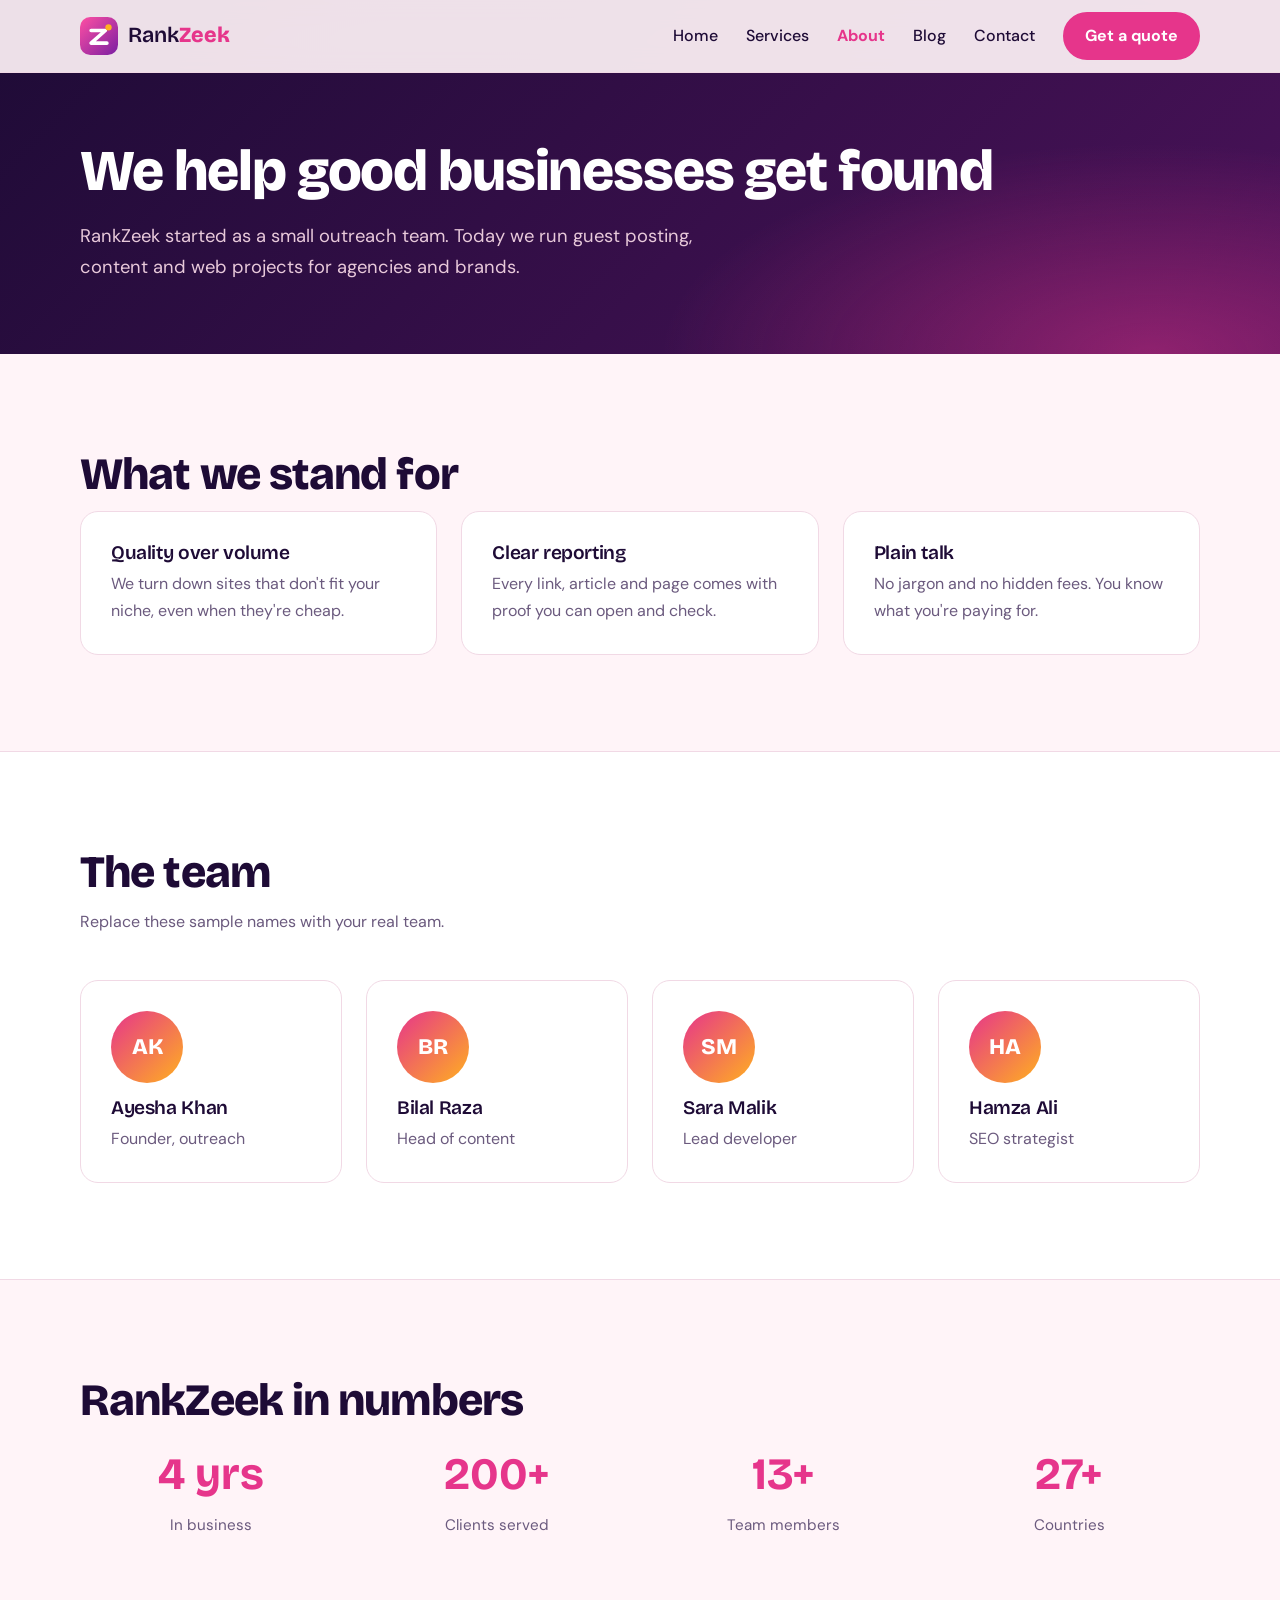
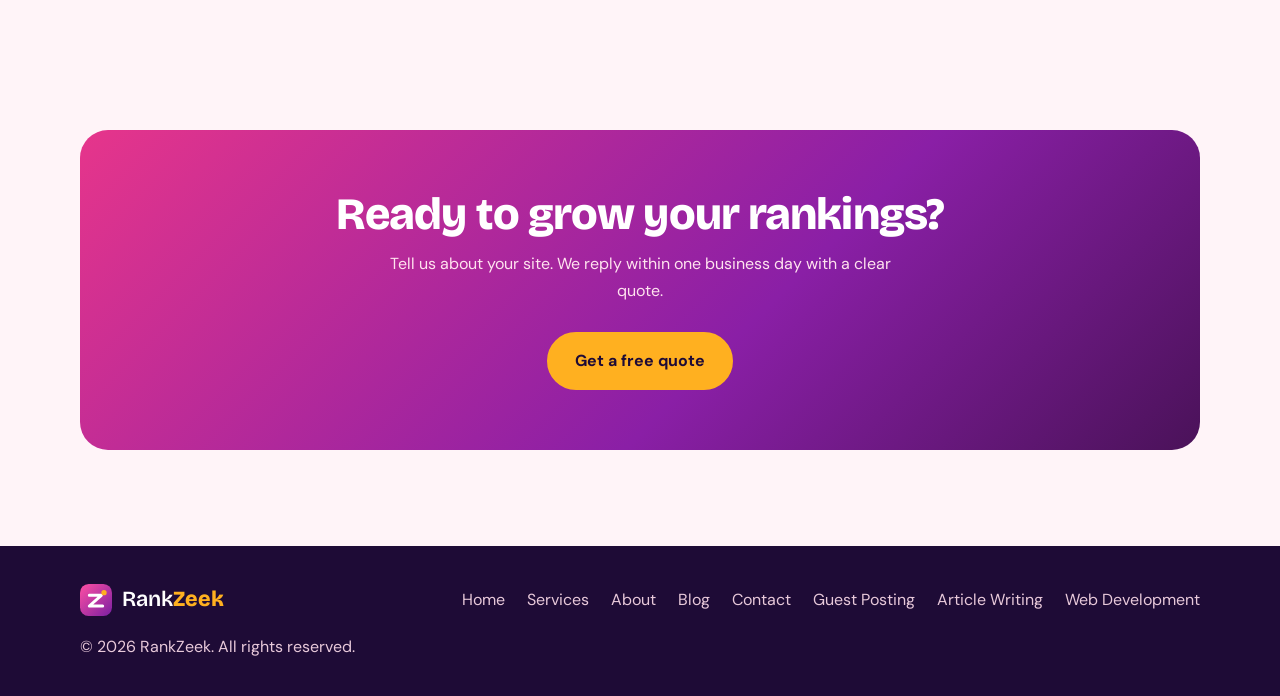
==== about.html @ 1b19c14f "feature: add rankzeek bootstrap files" ====
<!DOCTYPE html>
<html lang="en"><head><meta charset="UTF-8"><meta name="viewport" content="width=device-width, initial-scale=1">
<title>About Us | RankZeek</title><meta name="description" content="RankZeek is a team of writers, outreach specialists and developers focused on organic growth.">
<link rel="icon" href="logo.svg" type="image/svg+xml">
<link rel="preconnect" href="https://fonts.googleapis.com"><link rel="preconnect" href="https://fonts.gstatic.com" crossorigin>
<link href="https://fonts.googleapis.com/css2?family=Bricolage+Grotesque:opsz,wght@12..96,600;12..96,800&family=DM+Sans:wght@400;500;700&display=swap" rel="stylesheet">
<link rel="stylesheet" href="style.css"></head><body>
<header class="nav" id="nav"><div class="wrap nav-in">
<a class="brand" href="index.html" aria-label="RankZeek home"><img src="logo.svg" alt="" width="38" height="38"><span>Rank<b>Zeek</b></span></a>
<button class="burger" id="burger" aria-label="Open menu" aria-expanded="false" aria-controls="menu"><i></i><i></i><i></i></button>
<nav id="menu" class="menu"><a href="index.html">Home</a><a href="services.html">Services</a><a href="about.html" class="active">About</a><a href="blog.html">Blog</a><a href="contact.html">Contact</a><a class="btn btn-sm" href="contact.html">Get a quote</a></nav></div></header>
<main id="top"><section class="phero"><div class="wrap narrow-l"><h1>We help good businesses get found</h1><p class="lead">RankZeek started as a small outreach team. Today we run guest posting, content and web projects for agencies and brands.</p></div></section><section class="sec"><div class="wrap"><h2 class="reveal">What we stand for</h2><div class="grid3"><article class="card reveal"><h3>Quality over volume</h3><p>We turn down sites that don't fit your niche, even when they're cheap.</p></article><article class="card reveal"><h3>Clear reporting</h3><p>Every link, article and page comes with proof you can open and check.</p></article><article class="card reveal"><h3>Plain talk</h3><p>No jargon and no hidden fees. You know what you're paying for.</p></article></div></div></section><section class="sec alt"><div class="wrap"><h2 class="reveal">The team</h2><p class="sub reveal">Replace these sample names with your real team.</p><div class="grid4"><article class="card reveal"><div class="avatar">AK</div><h3>Ayesha Khan</h3><p>Founder, outreach</p></article><article class="card reveal"><div class="avatar">BR</div><h3>Bilal Raza</h3><p>Head of content</p></article><article class="card reveal"><div class="avatar">SM</div><h3>Sara Malik</h3><p>Lead developer</p></article><article class="card reveal"><div class="avatar">HA</div><h3>Hamza Ali</h3><p>SEO strategist</p></article></div></div></section><section class="sec"><div class="wrap"><h2 class="reveal">RankZeek in numbers</h2><div class="stats" style="color:var(--ink)"><div><strong data-count="6" data-suffix=" yrs" style="color:var(--indigo)">0</strong><span style="color:var(--mute)">In business</span></div><div><strong data-count="300" data-suffix="+" style="color:var(--indigo)">0</strong><span style="color:var(--mute)">Clients served</span></div><div><strong data-count="20" data-suffix="+" style="color:var(--indigo)">0</strong><span style="color:var(--mute)">Team members</span></div><div><strong data-count="40" data-suffix="+" style="color:var(--indigo)">0</strong><span style="color:var(--mute)">Countries</span></div></div></div></section><section class="sec"><div class="wrap"><div class="cta reveal"><h2>Ready to grow your rankings?</h2><p>Tell us about your site. We reply within one business day with a clear quote.</p><a class="btn" href="contact.html">Get a free quote</a></div></div></section></main>
<footer class="foot"><div class="wrap foot-in"><a class="brand" href="index.html"><img src="logo.svg" alt="" width="32" height="32"><span>Rank<b>Zeek</b></span></a>
<nav class="flinks"><a href="index.html">Home</a><a href="services.html">Services</a><a href="about.html">About</a><a href="blog.html">Blog</a><a href="contact.html">Contact</a><a href="guest-posting.html">Guest Posting</a><a href="article-writing.html">Article Writing</a><a href="web-development.html">Web Development</a></nav><p>© <span id="yr"></span> RankZeek. All rights reserved.</p></div></footer>
<script src="script.js"></script></body></html>
---- style.css ----
:root{--ink:#1E0B36;--mute:#6B5A7E;--paper:#FFF4F8;--white:#fff;--indigo:#E6358B;--indigo-d:#B81F6B;--sun:#FFB020;--line:#F1D9E5;--r:18px;--ease:cubic-bezier(.22,.8,.3,1)}
*{box-sizing:border-box;margin:0;padding:0}
html{scroll-behavior:smooth;scroll-padding-top:80px}
body{font-family:'DM Sans',system-ui,sans-serif;color:var(--ink);background:var(--paper);line-height:1.65;-webkit-font-smoothing:antialiased;overflow-x:hidden}
img,svg{max-width:100%;display:block}
a{color:inherit;text-decoration:none}
ul{list-style:none}
:focus-visible{outline:3px solid var(--sun);outline-offset:3px;border-radius:6px}
.wrap{width:min(1120px,100% - 40px);margin-inline:auto}
.narrow{width:min(760px,100% - 40px)}
h1,h2,h3{font-family:'Bricolage Grotesque',sans-serif;line-height:1.1;letter-spacing:-.02em}
h1{font-size:clamp(2.4rem,6vw,4.4rem);font-weight:800}
h2{font-size:clamp(1.8rem,4vw,2.8rem);font-weight:800;margin-bottom:12px}
h3{font-size:1.2rem;font-weight:600;margin-bottom:8px}

/* nav */
.nav{position:fixed;inset:0 0 auto;z-index:50;transition:background .3s,box-shadow .3s}
.nav.scrolled{background:rgba(255,244,248,.9);backdrop-filter:blur(12px);box-shadow:0 1px 0 var(--line)}
.nav-in{display:flex;align-items:center;justify-content:space-between;height:72px}
.brand{display:flex;align-items:center;gap:10px;font-family:'Bricolage Grotesque',sans-serif;font-weight:600;font-size:1.35rem}
.brand b{color:var(--indigo);font-weight:800}
.menu{display:flex;align-items:center;gap:28px;font-weight:500}
.menu a:not(.btn){position:relative}
.menu a:not(.btn)::after{content:"";position:absolute;left:0;bottom:-4px;height:2px;width:100%;background:var(--indigo);transform:scaleX(0);transform-origin:left;transition:transform .3s var(--ease)}
.menu a:not(.btn):hover::after{transform:scaleX(1)}
.burger{display:none;width:44px;height:44px;background:none;border:0;cursor:pointer;flex-direction:column;justify-content:center;align-items:center;gap:6px}
.burger i{width:24px;height:2.5px;background:var(--ink);border-radius:2px;transition:transform .3s var(--ease),opacity .2s}
.burger[aria-expanded=true] i:nth-child(1){transform:translateY(8.5px) rotate(45deg)}
.burger[aria-expanded=true] i:nth-child(2){opacity:0}
.burger[aria-expanded=true] i:nth-child(3){transform:translateY(-8.5px) rotate(-45deg)}

/* buttons */
.btn{display:inline-block;padding:14px 26px;border-radius:999px;background:var(--indigo);color:#fff;font-weight:700;border:2px solid var(--indigo);cursor:pointer;font:inherit;font-weight:700;transition:transform .25s var(--ease),background .25s,box-shadow .25s,color .25s}
.btn:hover{transform:translateY(-3px);background:var(--indigo-d);border-color:var(--indigo-d);box-shadow:0 12px 24px -8px rgba(230,53,139,.55)}
.btn-ghost{background:transparent;color:var(--indigo)}
.btn-ghost:hover{color:#fff}
.btn-sm{padding:9px 20px}

/* hero */
.hero{padding:140px 0 80px;background:radial-gradient(900px 500px at 85% 0,#FFD3E6 0,transparent 60%)}
.hero-grid{display:grid;grid-template-columns:1.1fr .9fr;gap:56px;align-items:center}
.hero-copy>*{animation:rise .8s var(--ease) both}
.hero-copy>:nth-child(2){animation-delay:.1s}.hero-copy>:nth-child(3){animation-delay:.2s}.hero-copy>:nth-child(4){animation-delay:.3s}
@keyframes rise{from{opacity:0;transform:translateY(24px)}}
.lead{font-size:1.15rem;color:var(--mute);margin:22px 0 30px;max-width:52ch}
.cta-row{display:flex;flex-wrap:wrap;gap:14px}
.trust{display:flex;flex-wrap:wrap;gap:8px 22px;margin-top:30px;color:var(--mute);font-size:.95rem}
.trust li::before{content:"✓";color:var(--indigo);font-weight:700;margin-right:8px}
.chart-card{position:relative;background:var(--white);border:1px solid var(--line);border-radius:24px;padding:24px;box-shadow:0 30px 60px -30px rgba(184,31,107,.35);animation:rise .9s .25s var(--ease) both}
.chart-head{display:flex;justify-content:space-between;align-items:center;font-weight:500;color:var(--mute);margin-bottom:10px}
.chart-head em{font-style:normal;font-weight:800;color:#0E9F6E;background:#DDF7EC;padding:2px 12px;border-radius:99px}
.grid path{stroke:var(--line);stroke-width:1;fill:none}
.line{fill:none;stroke:var(--indigo);stroke-width:5;stroke-linecap:round;stroke-dasharray:700;stroke-dashoffset:700;animation:draw 2.2s .7s var(--ease) forwards}
.area{fill:url(#none);fill:rgba(230,53,139,.1);opacity:0;animation:fade 1s 2s forwards}
.dot{fill:var(--sun);stroke:var(--ink);stroke-width:3;opacity:0;animation:pop .5s 2.7s var(--ease) forwards;transform-origin:380px 28px}
.badge{position:absolute;top:50px;right:30px;background:var(--ink);color:var(--sun);font-family:'Bricolage Grotesque',sans-serif;font-weight:800;padding:4px 14px;border-radius:12px;opacity:0;animation:pop .5s 2.8s var(--ease) forwards}
.chart-foot{display:flex;justify-content:space-between;color:var(--mute);font-size:.85rem}
@keyframes draw{to{stroke-dashoffset:0}}
@keyframes fade{to{opacity:1}}
@keyframes pop{from{transform:scale(.3)}to{opacity:1;transform:scale(1)}}

/* stats */
.band{background:var(--ink);color:#fff;padding:44px 0}
.stats{display:grid;grid-template-columns:repeat(4,1fr);gap:24px;text-align:center}
.stats strong{display:block;font-family:'Bricolage Grotesque',sans-serif;font-size:clamp(1.9rem,4vw,2.8rem);color:var(--sun)}
.stats span{color:#E8C9DA;font-size:.95rem}

/* sections */
.sec{padding:96px 0}
.alt{background:var(--white);border-block:1px solid var(--line)}
.sub{color:var(--mute);max-width:56ch;margin-bottom:44px}
.grid3{display:grid;grid-template-columns:repeat(3,1fr);gap:24px}
.card{background:var(--white);border:1px solid var(--line);border-radius:var(--r);padding:30px;transition:transform .35s var(--ease),box-shadow .35s,border-color .35s}
.card:hover{transform:translateY(-6px);box-shadow:0 24px 40px -24px rgba(184,31,107,.4);border-color:#F5A8CC}
.card>svg{width:46px;height:46px;padding:10px;border-radius:14px;background:#FFE3EF;stroke:var(--indigo);fill:none;stroke-width:2;stroke-linecap:round;stroke-linejoin:round;margin-bottom:18px}
.card p{color:var(--mute)}
.steps{display:grid;grid-template-columns:repeat(4,1fr);gap:24px;margin-top:40px;counter-reset:s;position:relative}
.steps li{position:relative}
.steps li:not(:last-child)::after{content:"";position:absolute;top:22px;left:56px;right:-16px;height:2px;background:repeating-linear-gradient(90deg,var(--line) 0 8px,transparent 8px 16px)}
.steps span{display:grid;place-items:center;width:46px;height:46px;border-radius:50%;background:var(--indigo);color:#fff;font-weight:800;margin-bottom:16px}
.steps p{color:var(--mute)}
.price .card{display:flex;flex-direction:column;position:relative}
.price ul{margin:20px 0 28px;flex:1}
.price li{padding:6px 0 6px 26px;position:relative;color:var(--mute)}
.price li::before{content:"✓";position:absolute;left:0;color:var(--indigo);font-weight:700}
.amt{font-family:'Bricolage Grotesque',sans-serif;font-size:3rem;font-weight:800}
.amt small{font-size:1rem;color:var(--mute);font-weight:400;margin-left:4px}
.hot{border:2px solid var(--indigo);box-shadow:0 24px 50px -26px rgba(230,53,139,.6)}
.tag{position:absolute;top:-14px;right:24px;background:var(--sun);font-weight:700;font-size:.8rem;padding:4px 14px;border-radius:99px}

/* faq */
details{background:var(--paper);border:1px solid var(--line);border-radius:14px;margin-bottom:12px;overflow:hidden;transition:border-color .3s}
details[open]{border-color:var(--indigo)}
summary{cursor:pointer;padding:20px 24px;font-weight:700;list-style:none;display:flex;justify-content:space-between;gap:16px}
summary::-webkit-details-marker{display:none}
summary::after{content:"+";font-size:1.5rem;line-height:1;color:var(--indigo);transition:transform .3s var(--ease)}
details[open] summary::after{transform:rotate(45deg)}
details p{padding:0 24px 22px;color:var(--mute);animation:fade .4s}

/* contact */
.contact{display:grid;grid-template-columns:1fr 1fr;gap:56px;align-items:start}
.mail{font-weight:700;color:var(--indigo);font-size:1.15rem}
.form{background:var(--white);border:1px solid var(--line);border-radius:24px;padding:32px;display:grid;gap:16px}
label{display:grid;gap:6px;font-weight:500;font-size:.95rem}
input,select,textarea{font:inherit;padding:13px 14px;border:1.5px solid var(--line);border-radius:12px;background:var(--paper);color:var(--ink);width:100%;transition:border-color .25s,box-shadow .25s}
input:focus,select:focus,textarea:focus{outline:0;border-color:var(--indigo);box-shadow:0 0 0 4px rgba(230,53,139,.15)}
input.bad{border-color:#E0334C}
.note{min-height:1.4em;font-weight:500;color:#0E9F6E}
.note.err{color:#E0334C}
.foot{background:var(--ink);color:#E8C9DA;padding:36px 0}
.foot .brand{color:#fff}.foot .brand b{color:var(--sun)}
.foot-in{display:flex;flex-wrap:wrap;gap:16px;justify-content:space-between;align-items:center}

/* reveal */
.reveal{opacity:0;transform:translateY(22px);transition:opacity .7s var(--ease),transform .7s var(--ease)}
.reveal.in{opacity:1;transform:none}

/* responsive */
@media(max-width:900px){
  .hero{padding-top:110px}
  .hero-grid,.contact{grid-template-columns:1fr;gap:40px}
  .grid3{grid-template-columns:1fr}
  .steps{grid-template-columns:1fr 1fr}
  .steps li::after{display:none}
  .stats{grid-template-columns:1fr 1fr}
  .sec{padding:72px 0}
  .burger{display:flex}
  .menu{position:fixed;inset:72px 0 auto;flex-direction:column;align-items:stretch;gap:0;background:var(--paper);padding:8px 20px 24px;border-bottom:1px solid var(--line);transform:translateY(-12px);opacity:0;visibility:hidden;transition:.3s var(--ease)}
  .menu.open{transform:none;opacity:1;visibility:visible}
  .menu a{padding:14px 4px;border-bottom:1px solid var(--line)}
  .menu .btn{margin-top:16px;text-align:center;border-bottom:2px solid var(--indigo)}
}
@media(max-width:520px){.steps{grid-template-columns:1fr}.form{padding:22px}.btn{width:100%;text-align:center}.btn-sm{width:auto}}
@media(prefers-reduced-motion:reduce){*,*::before,*::after{animation-duration:.01ms!important;animation-delay:0s!important;transition-duration:.01ms!important;scroll-behavior:auto!important}.line{stroke-dashoffset:0}.reveal{opacity:1;transform:none}}

/* multi-page additions */
.nav{background:rgba(255,244,248,.92);backdrop-filter:blur(12px);box-shadow:0 1px 0 var(--line)}
.menu a.active:not(.btn){color:var(--indigo);font-weight:700}
.phero{padding:140px 0 72px;background:radial-gradient(700px 300px at 90% 100%,rgba(230,53,139,.45),transparent 70%),linear-gradient(135deg,#1E0B36,#4A1259);color:#fff}
.phero h1{font-size:clamp(2.2rem,5vw,3.6rem)}
.phero .lead{color:#E8C9DA;margin:18px 0 0}
.phero>.wrap>*{animation:rise .8s var(--ease) both}
.grid4{display:grid;grid-template-columns:repeat(4,1fr);gap:24px}
.grid2{display:grid;grid-template-columns:1fr 1fr;gap:24px}
a.card{display:block}
.link{color:var(--indigo);font-weight:700;display:inline-block;margin-top:14px}
.avatar{width:72px;height:72px;border-radius:50%;background:linear-gradient(135deg,var(--indigo),var(--sun));color:#fff;display:grid;place-items:center;font:800 1.4rem 'Bricolage Grotesque',sans-serif;margin-bottom:14px}
.cta{background:linear-gradient(135deg,var(--indigo),#8A1FA6 60%,#4A1259);color:#fff;border-radius:28px;padding:60px 28px;text-align:center}
.cta p{color:#FFE3EF;max-width:50ch;margin:12px auto 28px}
.cta .btn{background:var(--sun);color:var(--ink);border-color:var(--sun)}
.pill{display:inline-block;background:#FFE3EF;color:var(--indigo-d);font-weight:700;font-size:.8rem;padding:3px 12px;border-radius:99px;margin-bottom:12px}
.meta{color:var(--mute);font-size:.95rem;margin-top:14px}
.article{padding-top:56px}
.article h2{font-size:1.7rem;margin:36px 0 10px}
.article p{margin-bottom:16px;color:#3B2A4F;font-size:1.08rem}
.article ul{margin:0 0 16px 22px;list-style:disc;color:#3B2A4F}
.flinks{display:flex;flex-wrap:wrap;gap:8px 22px}
.flinks a:hover{color:var(--sun)}
.info{display:grid;gap:18px;margin-top:20px}
.info b{display:block}
@media(max-width:900px){.grid4{grid-template-columns:1fr 1fr}.grid2{grid-template-columns:1fr}.phero{padding-top:110px}}
@media(max-width:520px){.grid4{grid-template-columns:1fr}}
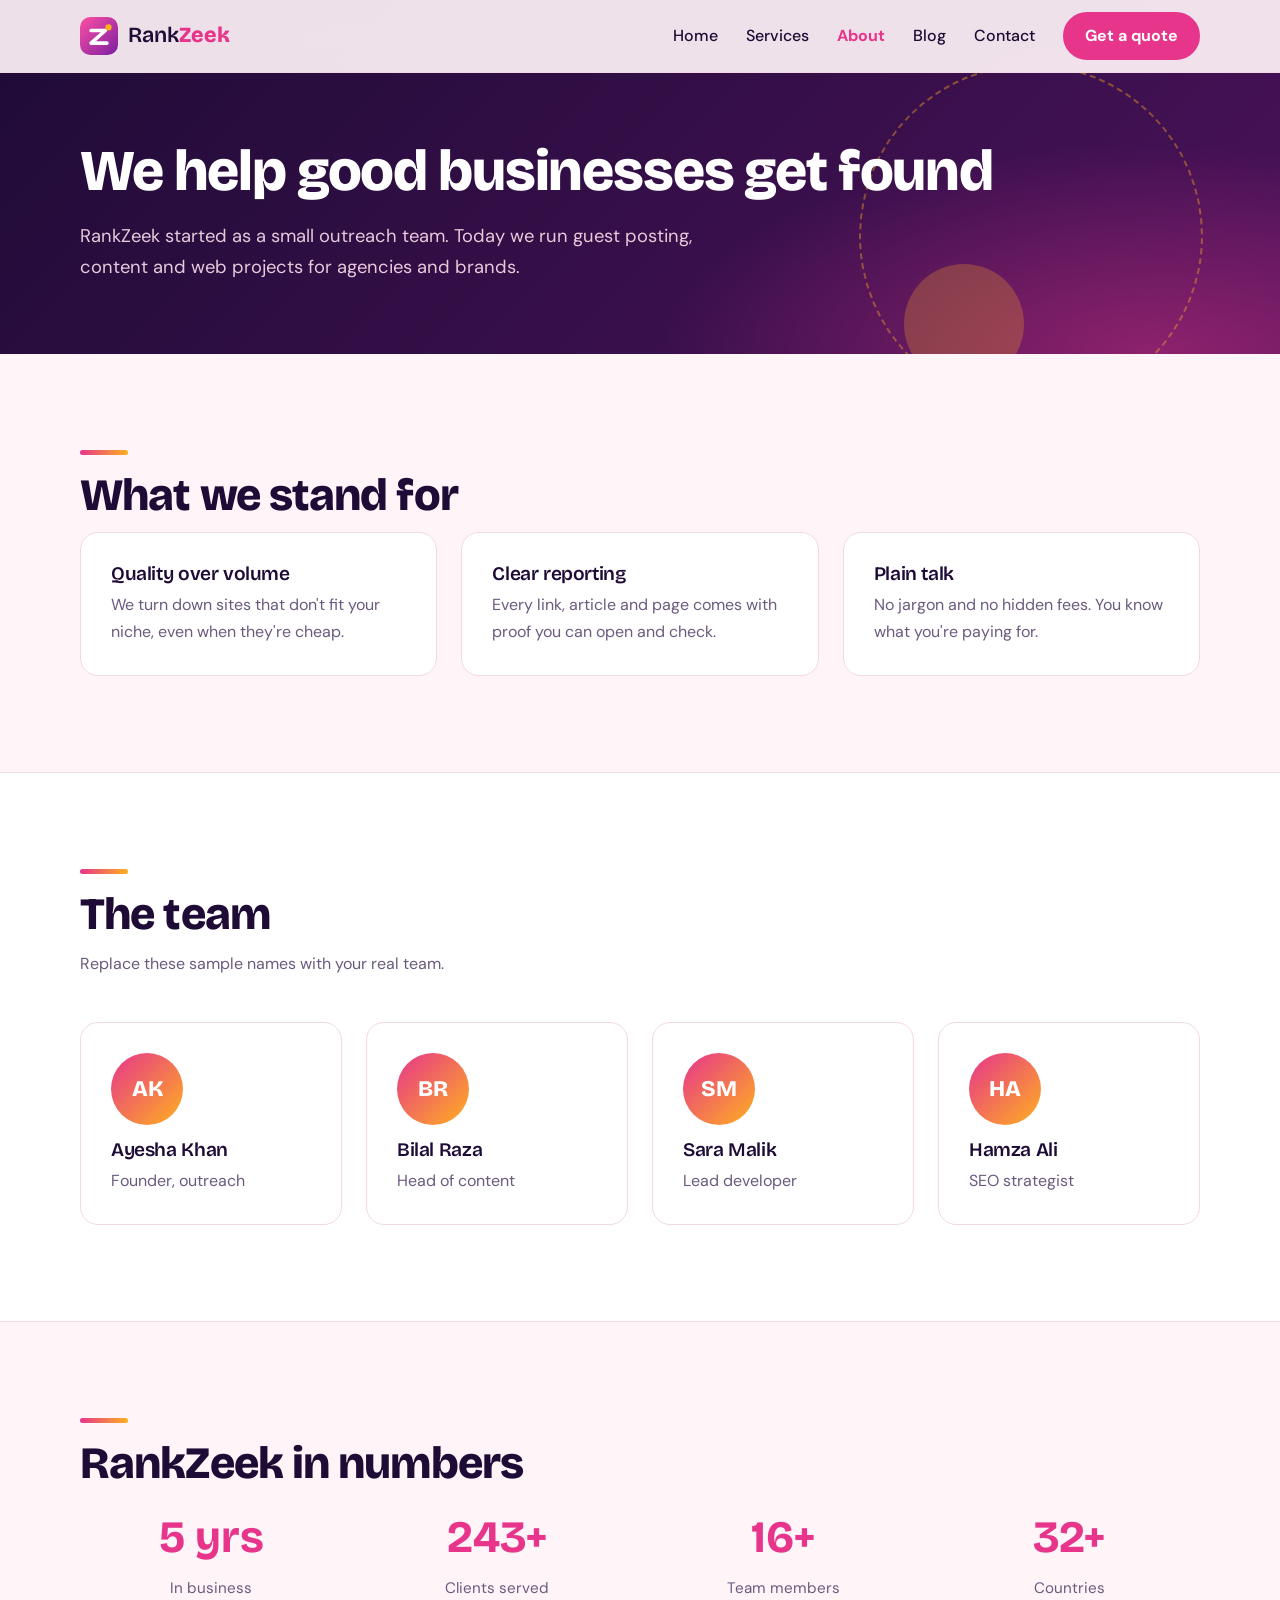
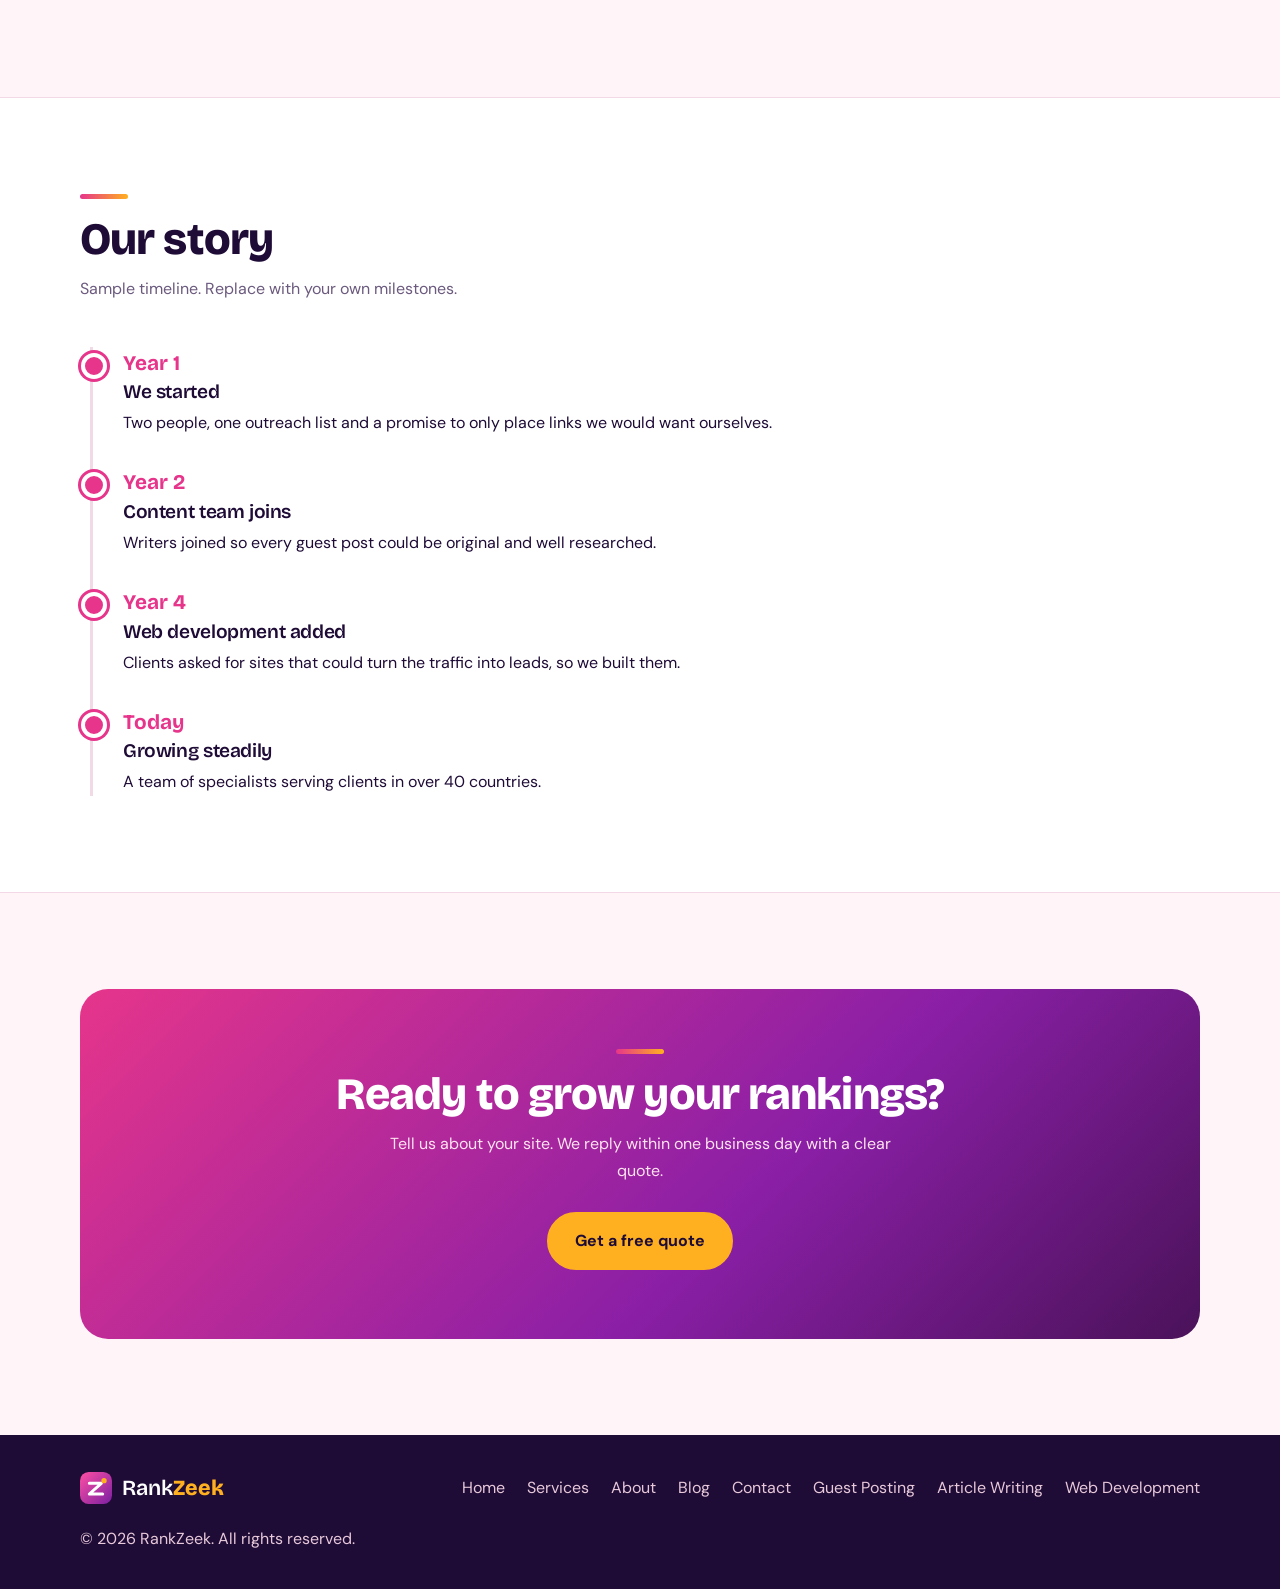
==== commit 452bec24: "chore: improve design and animations" ====
--- a/about.html
+++ b/about.html
@@ -5,11 +5,11 @@
 <link rel="preconnect" href="https://fonts.googleapis.com"><link rel="preconnect" href="https://fonts.gstatic.com" crossorigin>
 <link href="https://fonts.googleapis.com/css2?family=Bricolage+Grotesque:opsz,wght@12..96,600;12..96,800&family=DM+Sans:wght@400;500;700&display=swap" rel="stylesheet">
 <link rel="stylesheet" href="style.css"></head><body>
-<header class="nav" id="nav"><div class="wrap nav-in">
+<div class="progress" id="progress"></div><header class="nav" id="nav"><div class="wrap nav-in">
 <a class="brand" href="index.html" aria-label="RankZeek home"><img src="logo.svg" alt="" width="38" height="38"><span>Rank<b>Zeek</b></span></a>
 <button class="burger" id="burger" aria-label="Open menu" aria-expanded="false" aria-controls="menu"><i></i><i></i><i></i></button>
 <nav id="menu" class="menu"><a href="index.html">Home</a><a href="services.html">Services</a><a href="about.html" class="active">About</a><a href="blog.html">Blog</a><a href="contact.html">Contact</a><a class="btn btn-sm" href="contact.html">Get a quote</a></nav></div></header>
-<main id="top"><section class="phero"><div class="wrap narrow-l"><h1>We help good businesses get found</h1><p class="lead">RankZeek started as a small outreach team. Today we run guest posting, content and web projects for agencies and brands.</p></div></section><section class="sec"><div class="wrap"><h2 class="reveal">What we stand for</h2><div class="grid3"><article class="card reveal"><h3>Quality over volume</h3><p>We turn down sites that don't fit your niche, even when they're cheap.</p></article><article class="card reveal"><h3>Clear reporting</h3><p>Every link, article and page comes with proof you can open and check.</p></article><article class="card reveal"><h3>Plain talk</h3><p>No jargon and no hidden fees. You know what you're paying for.</p></article></div></div></section><section class="sec alt"><div class="wrap"><h2 class="reveal">The team</h2><p class="sub reveal">Replace these sample names with your real team.</p><div class="grid4"><article class="card reveal"><div class="avatar">AK</div><h3>Ayesha Khan</h3><p>Founder, outreach</p></article><article class="card reveal"><div class="avatar">BR</div><h3>Bilal Raza</h3><p>Head of content</p></article><article class="card reveal"><div class="avatar">SM</div><h3>Sara Malik</h3><p>Lead developer</p></article><article class="card reveal"><div class="avatar">HA</div><h3>Hamza Ali</h3><p>SEO strategist</p></article></div></div></section><section class="sec"><div class="wrap"><h2 class="reveal">RankZeek in numbers</h2><div class="stats" style="color:var(--ink)"><div><strong data-count="6" data-suffix=" yrs" style="color:var(--indigo)">0</strong><span style="color:var(--mute)">In business</span></div><div><strong data-count="300" data-suffix="+" style="color:var(--indigo)">0</strong><span style="color:var(--mute)">Clients served</span></div><div><strong data-count="20" data-suffix="+" style="color:var(--indigo)">0</strong><span style="color:var(--mute)">Team members</span></div><div><strong data-count="40" data-suffix="+" style="color:var(--indigo)">0</strong><span style="color:var(--mute)">Countries</span></div></div></div></section><section class="sec"><div class="wrap"><div class="cta reveal"><h2>Ready to grow your rankings?</h2><p>Tell us about your site. We reply within one business day with a clear quote.</p><a class="btn" href="contact.html">Get a free quote</a></div></div></section></main>
+<main id="top"><section class="phero"><div class="wrap narrow-l"><h1>We help good businesses get found</h1><p class="lead">RankZeek started as a small outreach team. Today we run guest posting, content and web projects for agencies and brands.</p></div></section><section class="sec"><div class="wrap"><h2 class="reveal">What we stand for</h2><div class="grid3"><article class="card reveal"><h3>Quality over volume</h3><p>We turn down sites that don't fit your niche, even when they're cheap.</p></article><article class="card reveal"><h3>Clear reporting</h3><p>Every link, article and page comes with proof you can open and check.</p></article><article class="card reveal"><h3>Plain talk</h3><p>No jargon and no hidden fees. You know what you're paying for.</p></article></div></div></section><section class="sec alt"><div class="wrap"><h2 class="reveal">The team</h2><p class="sub reveal">Replace these sample names with your real team.</p><div class="grid4"><article class="card reveal"><div class="avatar">AK</div><h3>Ayesha Khan</h3><p>Founder, outreach</p></article><article class="card reveal"><div class="avatar">BR</div><h3>Bilal Raza</h3><p>Head of content</p></article><article class="card reveal"><div class="avatar">SM</div><h3>Sara Malik</h3><p>Lead developer</p></article><article class="card reveal"><div class="avatar">HA</div><h3>Hamza Ali</h3><p>SEO strategist</p></article></div></div></section><section class="sec"><div class="wrap"><h2 class="reveal">RankZeek in numbers</h2><div class="stats" style="color:var(--ink)"><div><strong data-count="6" data-suffix=" yrs" style="color:var(--indigo)">0</strong><span style="color:var(--mute)">In business</span></div><div><strong data-count="300" data-suffix="+" style="color:var(--indigo)">0</strong><span style="color:var(--mute)">Clients served</span></div><div><strong data-count="20" data-suffix="+" style="color:var(--indigo)">0</strong><span style="color:var(--mute)">Team members</span></div><div><strong data-count="40" data-suffix="+" style="color:var(--indigo)">0</strong><span style="color:var(--mute)">Countries</span></div></div></div></section><section class="sec alt"><div class="wrap"><h2 class="reveal">Our story</h2><p class="sub reveal">Sample timeline. Replace with your own milestones.</p><ol class="tl"><li class="reveal"><b>Year 1</b><h3>We started</h3><p>Two people, one outreach list and a promise to only place links we would want ourselves.</p></li><li class="reveal"><b>Year 2</b><h3>Content team joins</h3><p>Writers joined so every guest post could be original and well researched.</p></li><li class="reveal"><b>Year 4</b><h3>Web development added</h3><p>Clients asked for sites that could turn the traffic into leads, so we built them.</p></li><li class="reveal"><b>Today</b><h3>Growing steadily</h3><p>A team of specialists serving clients in over 40 countries.</p></li></ol></div></section><section class="sec"><div class="wrap"><div class="cta reveal"><h2>Ready to grow your rankings?</h2><p>Tell us about your site. We reply within one business day with a clear quote.</p><a class="btn" href="contact.html">Get a free quote</a></div></div></section></main>
 <footer class="foot"><div class="wrap foot-in"><a class="brand" href="index.html"><img src="logo.svg" alt="" width="32" height="32"><span>Rank<b>Zeek</b></span></a>
 <nav class="flinks"><a href="index.html">Home</a><a href="services.html">Services</a><a href="about.html">About</a><a href="blog.html">Blog</a><a href="contact.html">Contact</a><a href="guest-posting.html">Guest Posting</a><a href="article-writing.html">Article Writing</a><a href="web-development.html">Web Development</a></nav><p>© <span id="yr"></span> RankZeek. All rights reserved.</p></div></footer>
-<script src="script.js"></script></body></html>+<button class="totop" id="totop" aria-label="Back to top">&#8593;</button><script src="script.js"></script></body></html>
--- a/style.css
+++ b/style.css
@@ -160,3 +160,65 @@
 .info b{display:block}
 @media(max-width:900px){.grid4{grid-template-columns:1fr 1fr}.grid2{grid-template-columns:1fr}.phero{padding-top:110px}}
 @media(max-width:520px){.grid4{grid-template-columns:1fr}}
+
+/* v3 polish */
+body{animation:pg .6s ease}@keyframes pg{from{opacity:0}}
+.progress{position:fixed;top:0;left:0;height:3px;width:0;background:linear-gradient(90deg,var(--indigo),var(--sun));z-index:60}
+.sec h2::before{content:"";display:block;width:48px;height:5px;border-radius:5px;background:linear-gradient(90deg,var(--indigo),var(--sun));margin-bottom:16px}
+.cta h2::before,.band h2::before{margin-inline:auto}
+.btn{position:relative;overflow:hidden}
+.btn::after{content:"";position:absolute;top:0;left:-120%;width:60%;height:100%;background:linear-gradient(100deg,transparent,rgba(255,255,255,.5),transparent);transform:skewX(-20deg);transition:left .6s}
+.btn:hover::after{left:140%}
+.hero{position:relative;overflow:hidden}
+.hero::before,.hero::after{content:"";position:absolute;border-radius:50%;filter:blur(70px);animation:drift 14s ease-in-out infinite alternate;pointer-events:none}
+.hero::before{width:360px;height:360px;background:var(--sun);left:-120px;top:40%;opacity:.25}
+.hero::after{width:420px;height:420px;background:var(--indigo);right:-140px;top:-80px;opacity:.2;animation-delay:-6s}
+@keyframes drift{to{transform:translate(60px,40px) scale(1.15)}}
+.hero-grid{position:relative;z-index:1}
+.chart-card{transition:transform .25s ease}
+.chip{position:absolute;background:#fff;border:1px solid var(--line);border-radius:14px;padding:8px 14px;font-weight:700;font-size:.85rem;box-shadow:0 14px 30px -14px rgba(184,31,107,.55);animation:float 5s ease-in-out infinite}
+.chip.c1{left:-28px;bottom:70px}.chip.c2{right:-16px;bottom:-18px;animation-delay:-2.5s}
+@keyframes float{50%{transform:translateY(-10px)}}
+.phero{position:relative;overflow:hidden}
+.phero::before{content:"";position:absolute;width:340px;height:340px;border-radius:50%;border:2px dashed rgba(255,176,32,.4);right:6%;top:18%;animation:spin 28s linear infinite}
+.phero::after{content:"";position:absolute;width:120px;height:120px;border-radius:50%;background:var(--sun);opacity:.25;right:20%;bottom:-30px;animation:float 6s ease-in-out infinite}
+@keyframes spin{to{transform:rotate(360deg)}}
+.phero .wrap{position:relative;z-index:1}
+.marq{overflow:hidden;padding:20px 0;background:var(--white);border-bottom:1px solid var(--line)}
+.track{display:flex;gap:14px;width:max-content;animation:scroll 36s linear infinite}
+.marq:hover .track{animation-play-state:paused}
+.track span,.chips span{padding:8px 22px;border:1px solid var(--line);border-radius:99px;font-weight:700;color:var(--indigo-d);background:var(--paper);white-space:nowrap}
+@keyframes scroll{to{transform:translateX(calc(-50% - 7px))}}
+.chips{display:flex;flex-wrap:wrap;gap:12px}
+.chips span{font-size:1.05rem;padding:12px 26px;transition:transform .3s var(--ease),background .3s,color .3s}
+.chips span:hover{transform:translateY(-4px);background:var(--indigo);color:#fff}
+.card::before{content:"";position:absolute;inset:0;border-radius:inherit;background:radial-gradient(260px circle at var(--mx,50%) var(--my,0%),rgba(230,53,139,.13),transparent 70%);opacity:0;transition:opacity .3s;pointer-events:none}
+.card:hover::before{opacity:1}
+.card{position:relative}
+.tbl{overflow-x:auto;border:1px solid var(--line);border-radius:var(--r);background:#fff;box-shadow:0 24px 50px -34px rgba(184,31,107,.5)}
+table{width:100%;border-collapse:collapse;min-width:560px}
+th,td{padding:16px 22px;text-align:left;border-bottom:1px solid var(--line)}
+th{font-family:'Bricolage Grotesque',sans-serif;background:#FFE3EF}
+th.us{background:var(--indigo);color:#fff}
+td.us{font-weight:700;background:#FFF9FB}
+tr:last-child td{border-bottom:0}
+.yes{color:#0E9F6E;font-weight:800}.no{color:#B0A0BB;font-weight:800}
+.stars{color:var(--sun);letter-spacing:3px;margin-bottom:12px;font-size:1.1rem}
+.quote{font-size:1.05rem;margin-bottom:20px;color:#3B2A4F!important}
+.who{display:flex;gap:12px;align-items:center}
+.who .avatar{width:46px;height:46px;font-size:1rem;margin:0}
+.who b{display:block}.who small{color:var(--mute)}
+.res{background:linear-gradient(135deg,#1E0B36,#4A1259)}
+.tl{list-style:none;border-left:3px solid var(--line);margin-left:10px;padding-left:30px;display:grid;gap:30px;max-width:720px}
+.tl li{position:relative}
+.tl li::before{content:"";position:absolute;left:-42px;top:6px;width:18px;height:18px;border-radius:50%;background:var(--indigo);border:4px solid var(--white);box-shadow:0 0 0 3px var(--indigo)}
+.tl b{font-family:'Bricolage Grotesque',sans-serif;font-size:1.3rem;color:var(--indigo)}
+.news{display:flex;gap:10px;max-width:460px;margin:0 auto}
+.news input{border-radius:99px;border-color:transparent}
+.news .btn{white-space:nowrap}
+.totop{position:fixed;right:20px;bottom:20px;width:48px;height:48px;border-radius:50%;border:0;background:var(--indigo);color:#fff;font-size:1.3rem;cursor:pointer;box-shadow:0 12px 24px -8px rgba(230,53,139,.6);opacity:0;transform:translateY(20px);pointer-events:none;transition:.3s var(--ease);z-index:40}
+.totop.show{opacity:1;transform:none;pointer-events:auto}
+.totop:hover{background:var(--indigo-d)}
+.foot-in{gap:20px 32px}
+@media(max-width:900px){.phero::before{width:200px;height:200px}.chip.c1{left:-8px}.chip.c2{right:-4px}}
+@media(max-width:520px){.news{flex-direction:column}.news .btn{width:100%}.chip{font-size:.75rem;padding:6px 10px}}
